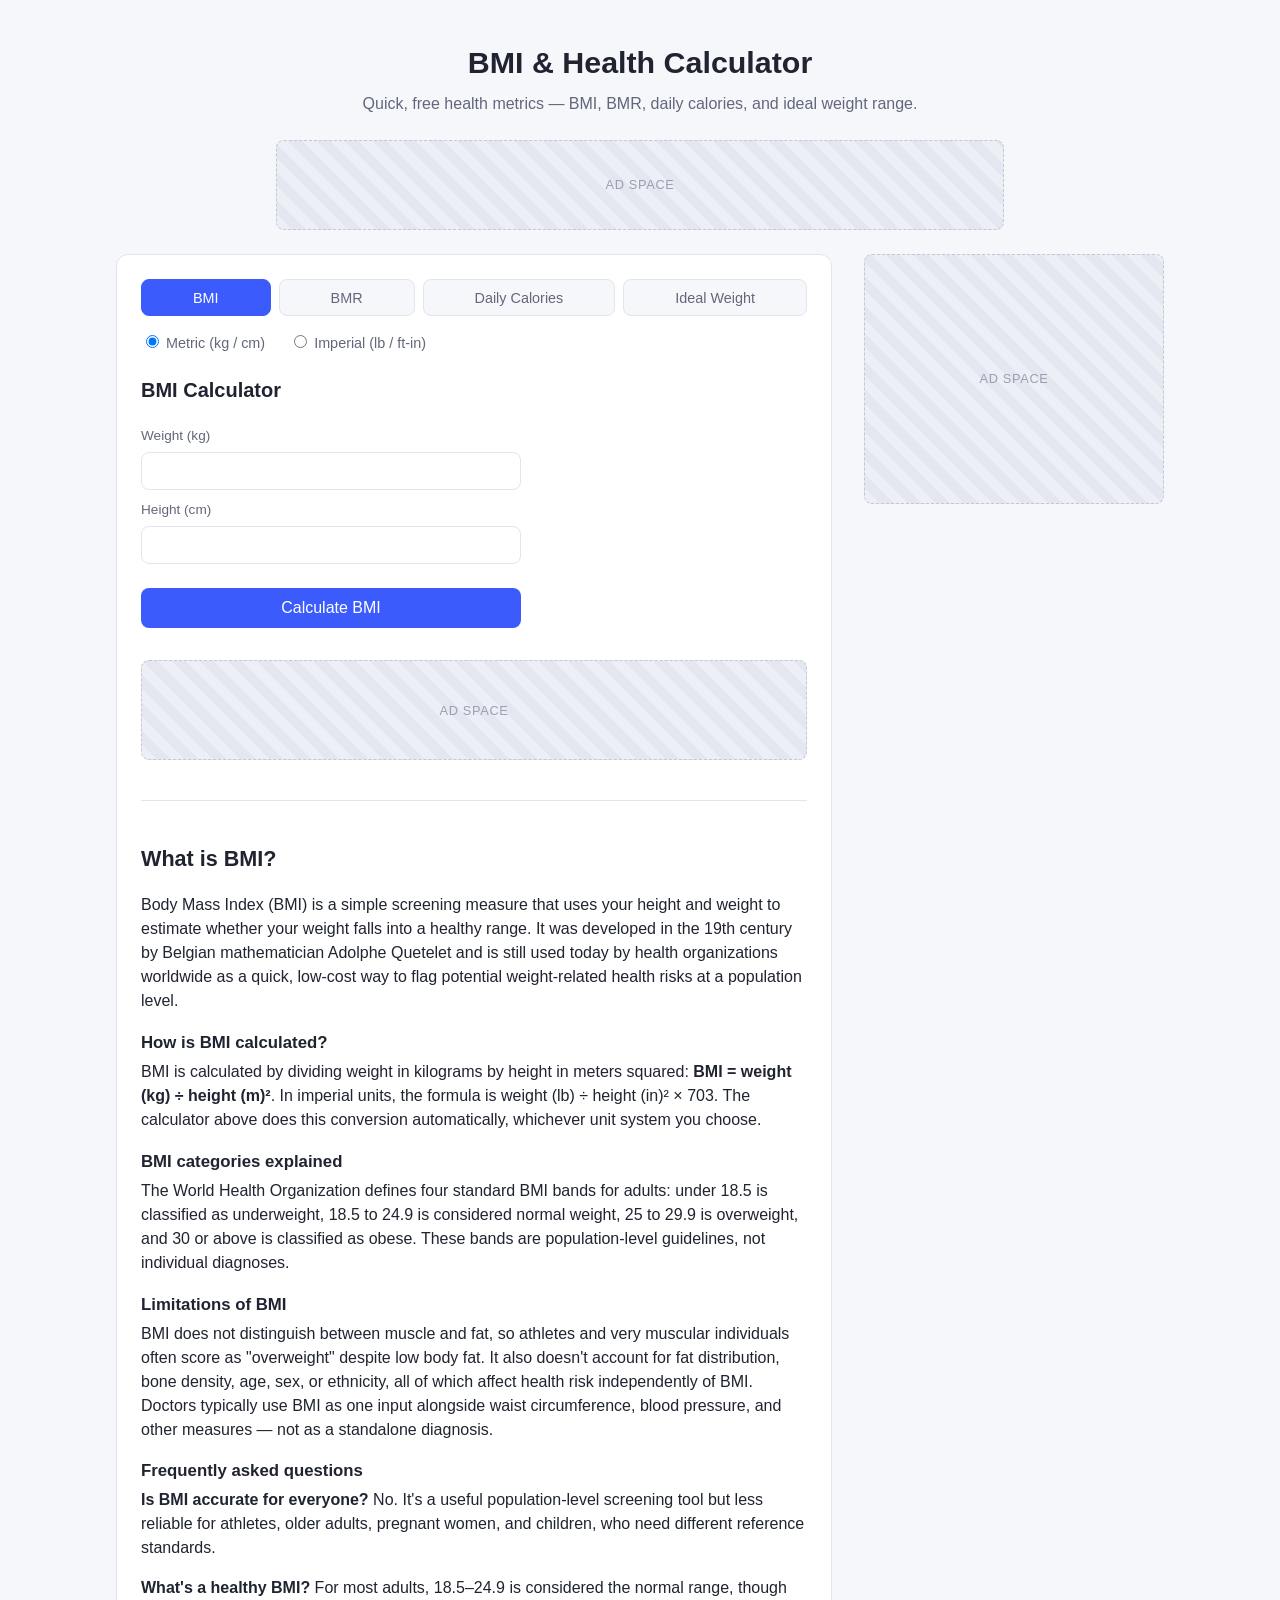
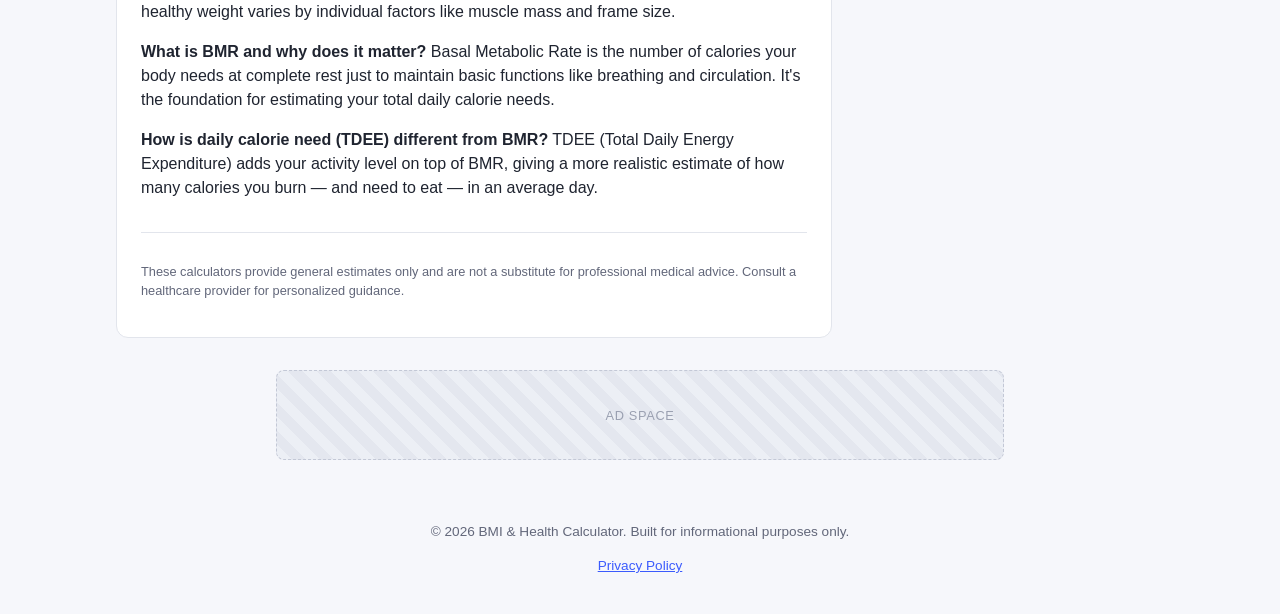
==== index.html @ 6ea2777f "inital commit" ====
<!DOCTYPE html>
<html lang="en">
<head>
<meta charset="UTF-8">
<meta name="viewport" content="width=device-width, initial-scale=1.0">
<title>BMI Calculator — Free BMI, BMR & Calorie Calculator</title>
<meta name="description" content="Free, fast BMI calculator with BMR, daily calorie needs, and ideal weight range estimates. Metric and imperial units supported.">
<link rel="stylesheet" href="style.css">

<!--
  ============================================================
  AD SLOT: HEAD (AdSense auto ads script goes here once approved)
  Replace ca-pub-XXXXXXXXXXXXXXXX with your real AdSense publisher ID.
  Leave this commented out until your AdSense account is approved —
  an invalid/placeholder ID can flag your site during review.

  <script async src="https://pagead2.googlesyndication.com/pagead/js/adsbygoogle.js?client=ca-pub-XXXXXXXXXXXXXXXX" crossorigin="anonymous"></script>
  ============================================================
-->
</head>
<body>

<header class="site-header">
  <h1>BMI &amp; Health Calculator</h1>
  <p class="tagline">Quick, free health metrics — BMI, BMR, daily calories, and ideal weight range.</p>
</header>

<!-- AD SLOT: TOP BANNER -->
<div class="ad-slot ad-slot--top" id="ad-top" aria-label="advertisement">
  <span class="ad-placeholder-label">Ad space</span>
</div>

<main class="layout">

  <div class="calculator-column">

    <nav class="tabs" role="tablist">
      <button class="tab-btn active" data-tab="bmi" role="tab" aria-selected="true">BMI</button>
      <button class="tab-btn" data-tab="bmr" role="tab" aria-selected="false">BMR</button>
      <button class="tab-btn" data-tab="calories" role="tab" aria-selected="false">Daily Calories</button>
      <button class="tab-btn" data-tab="ideal" role="tab" aria-selected="false">Ideal Weight</button>
    </nav>

    <section class="unit-toggle">
      <label><input type="radio" name="units" value="metric" checked> Metric (kg / cm)</label>
      <label><input type="radio" name="units" value="imperial"> Imperial (lb / ft-in)</label>
    </section>

    <!-- BMI TAB -->
    <section class="tab-panel active" id="panel-bmi">
      <h2>BMI Calculator</h2>
      <form id="bmi-form" class="calc-form">
        <div class="field-group metric-fields">
          <label for="bmi-weight-kg">Weight (kg)</label>
          <input type="number" id="bmi-weight-kg" min="1" step="0.1" required>
          <label for="bmi-height-cm">Height (cm)</label>
          <input type="number" id="bmi-height-cm" min="1" step="0.1" required>
        </div>
        <div class="field-group imperial-fields hidden">
          <label for="bmi-weight-lb">Weight (lb)</label>
          <input type="number" id="bmi-weight-lb" min="1" step="0.1">
          <label for="bmi-height-ft">Height (ft)</label>
          <input type="number" id="bmi-height-ft" min="0" step="1">
          <label for="bmi-height-in">Height (in)</label>
          <input type="number" id="bmi-height-in" min="0" max="11" step="0.1">
        </div>
        <button type="submit">Calculate BMI</button>
      </form>
      <div class="result-box" id="bmi-result" hidden>
        <p class="result-value" id="bmi-value"></p>
        <p class="result-category" id="bmi-category"></p>
        <div class="bmi-scale">
          <div class="bmi-scale-bar">
            <span class="seg under">Underweight</span>
            <span class="seg normal">Normal</span>
            <span class="seg over">Overweight</span>
            <span class="seg obese">Obese</span>
          </div>
          <div class="bmi-marker" id="bmi-marker"></div>
        </div>
      </div>
    </section>

    <!-- BMR TAB -->
    <section class="tab-panel" id="panel-bmr">
      <h2>BMR Calculator</h2>
      <p class="panel-hint">Basal Metabolic Rate — calories your body burns at complete rest.</p>
      <form id="bmr-form" class="calc-form">
        <div class="field-group metric-fields">
          <label for="bmr-weight-kg">Weight (kg)</label>
          <input type="number" id="bmr-weight-kg" min="1" step="0.1" required>
          <label for="bmr-height-cm">Height (cm)</label>
          <input type="number" id="bmr-height-cm" min="1" step="0.1" required>
        </div>
        <div class="field-group imperial-fields hidden">
          <label for="bmr-weight-lb">Weight (lb)</label>
          <input type="number" id="bmr-weight-lb" min="1" step="0.1">
          <label for="bmr-height-ft">Height (ft)</label>
          <input type="number" id="bmr-height-ft" min="0" step="1">
          <label for="bmr-height-in">Height (in)</label>
          <input type="number" id="bmr-height-in" min="0" max="11" step="0.1">
        </div>
        <label for="bmr-age">Age (years)</label>
        <input type="number" id="bmr-age" min="1" max="120" required>
        <label>Sex</label>
        <div class="radio-row">
          <label><input type="radio" name="bmr-sex" value="male" checked> Male</label>
          <label><input type="radio" name="bmr-sex" value="female"> Female</label>
        </div>
        <button type="submit">Calculate BMR</button>
      </form>
      <div class="result-box" id="bmr-result" hidden>
        <p class="result-value" id="bmr-value"></p>
        <p class="result-category">calories/day at complete rest</p>
      </div>
    </section>

    <!-- CALORIES TAB -->
    <section class="tab-panel" id="panel-calories">
      <h2>Daily Calorie Needs</h2>
      <p class="panel-hint">Uses your BMR and activity level to estimate maintenance calories (TDEE).</p>
      <form id="calories-form" class="calc-form">
        <div class="field-group metric-fields">
          <label for="cal-weight-kg">Weight (kg)</label>
          <input type="number" id="cal-weight-kg" min="1" step="0.1" required>
          <label for="cal-height-cm">Height (cm)</label>
          <input type="number" id="cal-height-cm" min="1" step="0.1" required>
        </div>
        <div class="field-group imperial-fields hidden">
          <label for="cal-weight-lb">Weight (lb)</label>
          <input type="number" id="cal-weight-lb" min="1" step="0.1">
          <label for="cal-height-ft">Height (ft)</label>
          <input type="number" id="cal-height-ft" min="0" step="1">
          <label for="cal-height-in">Height (in)</label>
          <input type="number" id="cal-height-in" min="0" max="11" step="0.1">
        </div>
        <label for="cal-age">Age (years)</label>
        <input type="number" id="cal-age" min="1" max="120" required>
        <label>Sex</label>
        <div class="radio-row">
          <label><input type="radio" name="cal-sex" value="male" checked> Male</label>
          <label><input type="radio" name="cal-sex" value="female"> Female</label>
        </div>
        <label for="cal-activity">Activity level</label>
        <select id="cal-activity">
          <option value="1.2">Sedentary (little/no exercise)</option>
          <option value="1.375">Light (exercise 1-3 days/week)</option>
          <option value="1.55" selected>Moderate (exercise 3-5 days/week)</option>
          <option value="1.725">Active (exercise 6-7 days/week)</option>
          <option value="1.9">Very active (hard exercise, physical job)</option>
        </select>
        <button type="submit">Calculate Calories</button>
      </form>
      <div class="result-box" id="calories-result" hidden>
        <p class="result-value" id="calories-value"></p>
        <p class="result-category">estimated calories/day to maintain weight</p>
        <div class="cal-breakdown" id="calories-breakdown"></div>
      </div>
    </section>

    <!-- IDEAL WEIGHT TAB -->
    <section class="tab-panel" id="panel-ideal">
      <h2>Ideal Weight Range</h2>
      <p class="panel-hint">Healthy weight range based on the BMI 18.5–24.9 band for your height.</p>
      <form id="ideal-form" class="calc-form">
        <div class="field-group metric-fields">
          <label for="ideal-height-cm">Height (cm)</label>
          <input type="number" id="ideal-height-cm" min="1" step="0.1" required>
        </div>
        <div class="field-group imperial-fields hidden">
          <label for="ideal-height-ft">Height (ft)</label>
          <input type="number" id="ideal-height-ft" min="0" step="1">
          <label for="ideal-height-in">Height (in)</label>
          <input type="number" id="ideal-height-in" min="0" max="11" step="0.1">
        </div>
        <button type="submit">Calculate Ideal Weight</button>
      </form>
      <div class="result-box" id="ideal-result" hidden>
        <p class="result-value" id="ideal-value"></p>
        <p class="result-category">healthy weight range for your height</p>
      </div>
    </section>

    <!-- AD SLOT: IN-CONTENT -->
    <div class="ad-slot ad-slot--in-content" id="ad-in-content" aria-label="advertisement">
      <span class="ad-placeholder-label">Ad space</span>
    </div>

    <article class="article">
      <h2>What is BMI?</h2>
      <p>Body Mass Index (BMI) is a simple screening measure that uses your height and weight to estimate whether your weight falls into a healthy range. It was developed in the 19th century by Belgian mathematician Adolphe Quetelet and is still used today by health organizations worldwide as a quick, low-cost way to flag potential weight-related health risks at a population level.</p>

      <h3>How is BMI calculated?</h3>
      <p>BMI is calculated by dividing weight in kilograms by height in meters squared: <strong>BMI = weight (kg) ÷ height (m)²</strong>. In imperial units, the formula is weight (lb) ÷ height (in)² × 703. The calculator above does this conversion automatically, whichever unit system you choose.</p>

      <h3>BMI categories explained</h3>
      <p>The World Health Organization defines four standard BMI bands for adults: under 18.5 is classified as underweight, 18.5 to 24.9 is considered normal weight, 25 to 29.9 is overweight, and 30 or above is classified as obese. These bands are population-level guidelines, not individual diagnoses.</p>

      <h3>Limitations of BMI</h3>
      <p>BMI does not distinguish between muscle and fat, so athletes and very muscular individuals often score as "overweight" despite low body fat. It also doesn't account for fat distribution, bone density, age, sex, or ethnicity, all of which affect health risk independently of BMI. Doctors typically use BMI as one input alongside waist circumference, blood pressure, and other measures — not as a standalone diagnosis.</p>

      <h3>Frequently asked questions</h3>
      <p><strong>Is BMI accurate for everyone?</strong> No. It's a useful population-level screening tool but less reliable for athletes, older adults, pregnant women, and children, who need different reference standards.</p>
      <p><strong>What's a healthy BMI?</strong> For most adults, 18.5–24.9 is considered the normal range, though healthy weight varies by individual factors like muscle mass and frame size.</p>
      <p><strong>What is BMR and why does it matter?</strong> Basal Metabolic Rate is the number of calories your body needs at complete rest just to maintain basic functions like breathing and circulation. It's the foundation for estimating your total daily calorie needs.</p>
      <p><strong>How is daily calorie need (TDEE) different from BMR?</strong> TDEE (Total Daily Energy Expenditure) adds your activity level on top of BMR, giving a more realistic estimate of how many calories you burn — and need to eat — in an average day.</p>
    </article>

    <section class="disclaimer">
      <p>These calculators provide general estimates only and are not a substitute for professional medical advice. Consult a healthcare provider for personalized guidance.</p>
    </section>
  </div>

  <aside class="ad-column">
    <!-- AD SLOT: SIDEBAR -->
    <div class="ad-slot ad-slot--sidebar" id="ad-sidebar" aria-label="advertisement">
      <span class="ad-placeholder-label">Ad space</span>
    </div>
  </aside>

</main>

<!-- AD SLOT: BOTTOM BANNER -->
<div class="ad-slot ad-slot--bottom" id="ad-bottom" aria-label="advertisement">
  <span class="ad-placeholder-label">Ad space</span>
</div>

<footer class="site-footer">
  <p>&copy; <span id="year"></span> BMI &amp; Health Calculator. Built for informational purposes only.</p>
  <p><a href="privacy.html">Privacy Policy</a></p>
</footer>

<script src="script.js"></script>
</body>
</html>
---- style.css ----
:root {
  --bg: #f6f7fb;
  --surface: #ffffff;
  --border: #e2e5ec;
  --text: #1f2430;
  --text-muted: #62677a;
  --primary: #3b5bfd;
  --primary-dark: #2c46d1;
  --under: #4d9de0;
  --normal: #2ecc71;
  --over: #f4b942;
  --obese: #e6543a;
  --radius: 12px;
}

* { box-sizing: border-box; }

body {
  margin: 0;
  font-family: -apple-system, BlinkMacSystemFont, "Segoe UI", Roboto, Helvetica, Arial, sans-serif;
  background: var(--bg);
  color: var(--text);
  line-height: 1.5;
}

.site-header {
  text-align: center;
  padding: 2.5rem 1rem 1.5rem;
}

.site-header h1 {
  margin: 0 0 0.4rem;
  font-size: 1.9rem;
}

.tagline {
  color: var(--text-muted);
  margin: 0;
}

/* Ad slots */
.ad-slot {
  background: repeating-linear-gradient(45deg, #eceff5, #eceff5 10px, #e4e7ef 10px, #e4e7ef 20px);
  border: 1px dashed #c3c8d6;
  border-radius: 8px;
  display: flex;
  align-items: center;
  justify-content: center;
  color: #9aa0b1;
  font-size: 0.8rem;
  text-transform: uppercase;
  letter-spacing: 0.05em;
}

.ad-slot--top, .ad-slot--bottom {
  max-width: 728px;
  height: 90px;
  margin: 0 auto 1.5rem;
}

.ad-slot--in-content {
  height: 100px;
  margin: 2rem 0;
}

.ad-slot--sidebar {
  width: 100%;
  min-height: 250px;
  position: sticky;
  top: 1.5rem;
}

.layout {
  max-width: 1080px;
  margin: 0 auto;
  padding: 0 1rem 2rem;
  display: grid;
  grid-template-columns: 1fr 300px;
  gap: 2rem;
}

@media (max-width: 800px) {
  .layout { grid-template-columns: 1fr; }
  .ad-column { order: 3; }
}

.calculator-column {
  background: var(--surface);
  border: 1px solid var(--border);
  border-radius: var(--radius);
  padding: 1.5rem;
}

.tabs {
  display: flex;
  gap: 0.5rem;
  flex-wrap: wrap;
  margin-bottom: 1rem;
}

.tab-btn {
  flex: 1 1 auto;
  padding: 0.6rem 0.8rem;
  border: 1px solid var(--border);
  background: var(--bg);
  border-radius: 8px;
  cursor: pointer;
  font-size: 0.9rem;
  color: var(--text-muted);
}

.tab-btn.active {
  background: var(--primary);
  border-color: var(--primary);
  color: #fff;
}

.unit-toggle {
  display: flex;
  gap: 1.5rem;
  margin-bottom: 1.25rem;
  font-size: 0.9rem;
  color: var(--text-muted);
}

.tab-panel { display: none; }
.tab-panel.active { display: block; }

.tab-panel h2 {
  margin-top: 0;
  font-size: 1.25rem;
}

.panel-hint {
  color: var(--text-muted);
  font-size: 0.9rem;
  margin-top: -0.5rem;
}

.calc-form {
  display: flex;
  flex-direction: column;
  gap: 0.5rem;
  max-width: 380px;
}

.field-group {
  display: flex;
  flex-direction: column;
  gap: 0.35rem;
}

.field-group.hidden { display: none; }

.calc-form label {
  font-size: 0.85rem;
  color: var(--text-muted);
  margin-top: 0.3rem;
}

.calc-form input, .calc-form select {
  padding: 0.55rem 0.7rem;
  border: 1px solid var(--border);
  border-radius: 8px;
  font-size: 1rem;
}

.radio-row {
  display: flex;
  gap: 1.25rem;
  font-size: 0.9rem;
  color: var(--text);
}

.calc-form button {
  margin-top: 1rem;
  padding: 0.7rem 1rem;
  border: none;
  border-radius: 8px;
  background: var(--primary);
  color: #fff;
  font-size: 1rem;
  cursor: pointer;
}

.calc-form button:hover { background: var(--primary-dark); }

.result-box {
  margin-top: 1.5rem;
  padding: 1.25rem;
  background: var(--bg);
  border-radius: var(--radius);
  border: 1px solid var(--border);
}

.result-value {
  font-size: 1.8rem;
  font-weight: 700;
  margin: 0 0 0.25rem;
}

.result-category {
  margin: 0;
  color: var(--text-muted);
  font-weight: 600;
}

.cal-breakdown {
  margin-top: 0.75rem;
  font-size: 0.9rem;
  color: var(--text-muted);
}

.bmi-scale {
  margin-top: 1rem;
  position: relative;
}

.bmi-scale-bar {
  display: flex;
  height: 12px;
  border-radius: 6px;
  overflow: hidden;
}

.seg { flex: 1; }
.seg.under { background: var(--under); }
.seg.normal { background: var(--normal); }
.seg.over { background: var(--over); }
.seg.obese { background: var(--obese); }

.bmi-marker {
  position: absolute;
  top: -6px;
  width: 2px;
  height: 24px;
  background: var(--text);
  transform: translateX(-1px);
}

.article {
  margin-top: 2.5rem;
  border-top: 1px solid var(--border);
  padding-top: 1.5rem;
}

.article h2 {
  font-size: 1.35rem;
}

.article h3 {
  font-size: 1.05rem;
  margin-bottom: 0.3rem;
}

.article p {
  color: var(--text);
  margin-top: 0;
}

.site-footer a {
  color: var(--primary);
}

.disclaimer {
  margin-top: 2rem;
  font-size: 0.8rem;
  color: var(--text-muted);
  border-top: 1px solid var(--border);
  padding-top: 1rem;
}

.site-footer {
  text-align: center;
  padding: 1.5rem 1rem;
  color: var(--text-muted);
  font-size: 0.85rem;
}
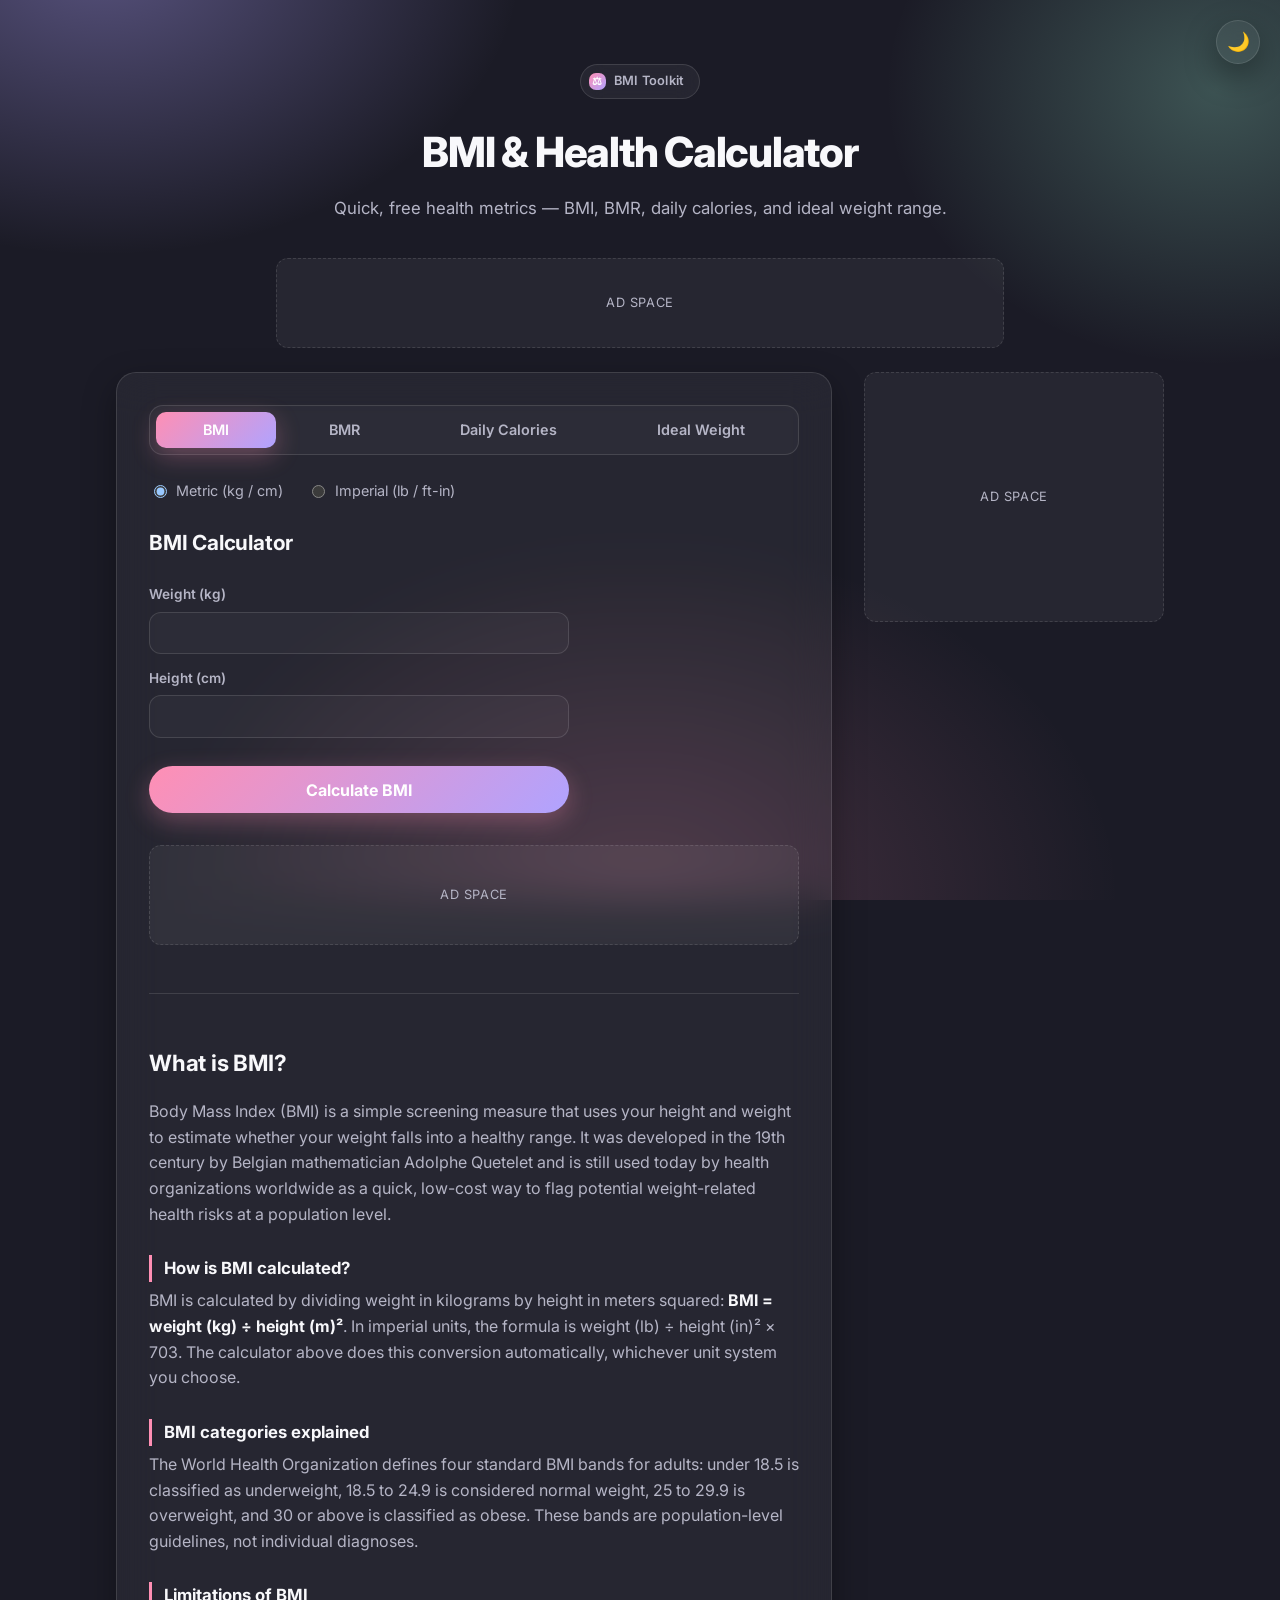
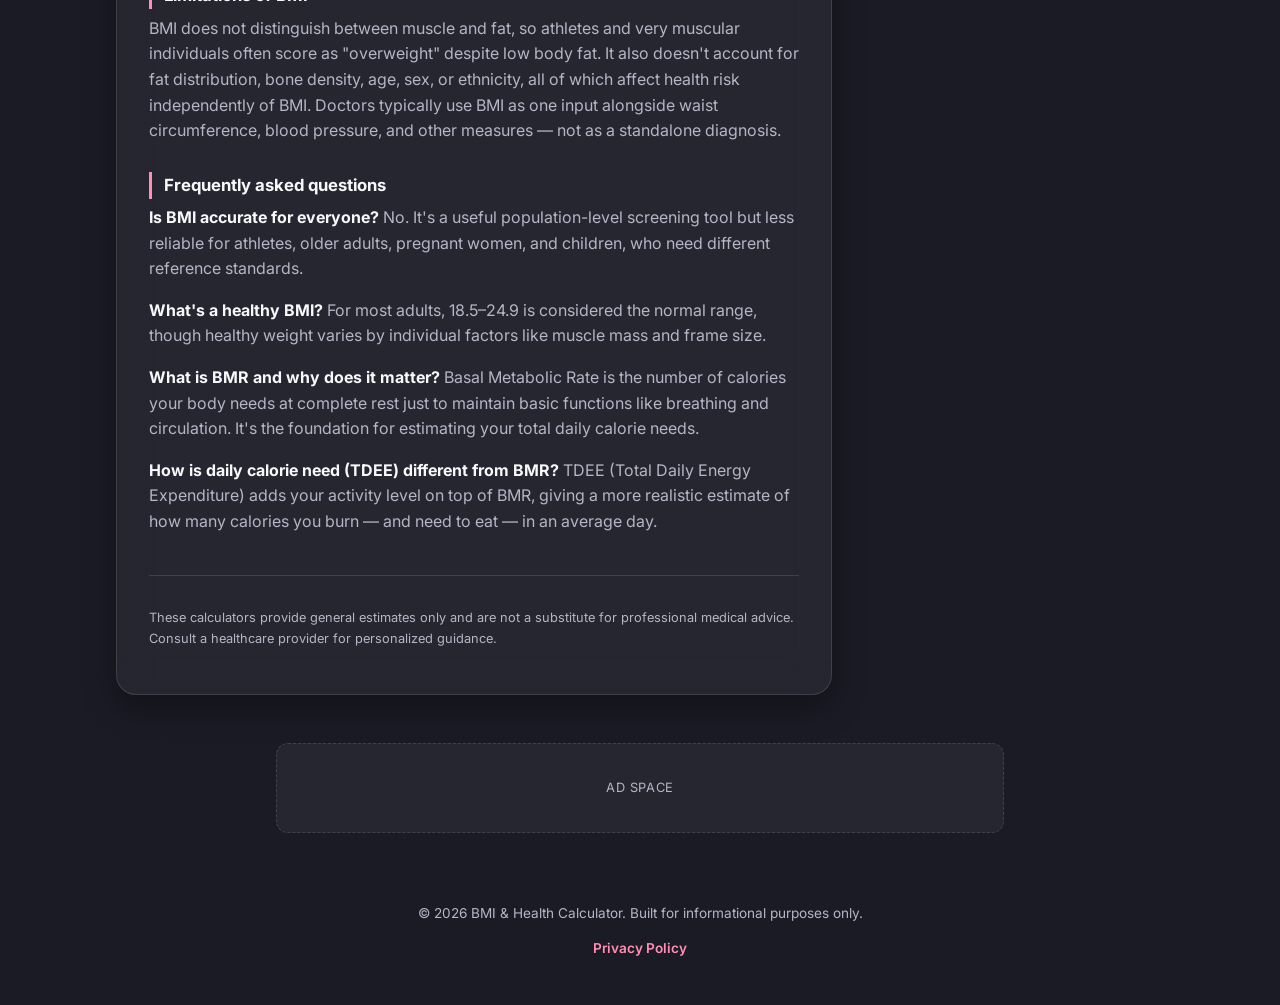
==== commit 298d0f19: "light and dark mode added ui changed" ====
--- a/index.html
+++ b/index.html
@@ -1,11 +1,22 @@
 <!DOCTYPE html>
 <html lang="en">
 <head>
+  <script async src="https://pagead2.googlesyndication.com/pagead/js/adsbygoogle.js?client=ca-pub-2175078605547521"
+    crossorigin="anonymous"></script>
 <meta charset="UTF-8">
+<script>
+  if (localStorage.getItem('bmi-theme') === 'light') {
+    document.documentElement.setAttribute('data-theme', 'light');
+  }
+</script>
 <meta name="viewport" content="width=device-width, initial-scale=1.0">
 <title>BMI Calculator — Free BMI, BMR & Calorie Calculator</title>
 <meta name="description" content="Free, fast BMI calculator with BMR, daily calorie needs, and ideal weight range estimates. Metric and imperial units supported.">
+<link rel="preconnect" href="https://fonts.googleapis.com">
+<link rel="preconnect" href="https://fonts.gstatic.com" crossorigin>
+<link href="https://fonts.googleapis.com/css2?family=Inter:wght@400;500;600;700;800&display=swap" rel="stylesheet">
 <link rel="stylesheet" href="style.css">
+<link rel="icon" type="image/jpeg" href="favicon.jpg">
 
 <!--
   ============================================================
@@ -20,7 +31,10 @@
 </head>
 <body>
 
+<button id="theme-toggle" class="theme-toggle" type="button" aria-label="Switch to light mode" title="Switch to light mode">🌙</button>
+
 <header class="site-header">
+  <div class="brand-chip"><span class="brand-mark">⚖</span> BMI Toolkit</div>
   <h1>BMI &amp; Health Calculator</h1>
   <p class="tagline">Quick, free health metrics — BMI, BMR, daily calories, and ideal weight range.</p>
 </header>
@@ -230,6 +244,7 @@
   <p><a href="privacy.html">Privacy Policy</a></p>
 </footer>
 
+<script src="theme.js"></script>
 <script src="script.js"></script>
 </body>
 </html>
--- a/style.css
+++ b/style.css
@@ -1,52 +1,127 @@
 :root {
-  --bg: #f6f7fb;
-  --surface: #ffffff;
-  --border: #e2e5ec;
-  --text: #1f2430;
-  --text-muted: #62677a;
-  --primary: #3b5bfd;
-  --primary-dark: #2c46d1;
-  --under: #4d9de0;
-  --normal: #2ecc71;
-  --over: #f4b942;
-  --obese: #e6543a;
-  --radius: 12px;
+  --bg: #1b1b26;
+  --surface: rgba(255, 255, 255, 0.05);
+  --surface-solid: #22222f;
+  --border: rgba(255, 255, 255, 0.12);
+  --border-hover: rgba(255, 255, 255, 0.2);
+  --field-bg: rgba(255, 255, 255, 0.03);
+  --text: #f8f8fb;
+  --text-muted: #b5b5c6;
+  --pink: #ff8fb4;
+  --purple: #b0a3ff;
+  --mint: #9df3d4;
+  --blue: #9ad8ff;
+  --primary-grad: linear-gradient(135deg, var(--pink), var(--purple));
+  --mint-grad: linear-gradient(135deg, var(--mint), var(--blue));
+  --under: #8ec4fb;
+  --normal: #4ade9d;
+  --over: #fcd374;
+  --obese: #ff96a8;
+  --radius: 20px;
+  --radius-sm: 12px;
+  --shadow-md: 0 12px 32px rgba(0, 0, 0, 0.35);
+  --shadow-lg: 0 20px 60px rgba(0, 0, 0, 0.45);
+  --glow-pink: 0 8px 24px rgba(255, 143, 180, 0.3);
+  --blob-1: rgba(176, 163, 255, 0.4);
+  --blob-2: rgba(157, 243, 212, 0.26);
+  --blob-3: rgba(255, 143, 180, 0.2);
+  color-scheme: dark;
+}
+
+:root[data-theme="light"] {
+  --bg: #f4f3fb;
+  --surface: rgba(30, 25, 60, 0.045);
+  --surface-solid: #ffffff;
+  --border: rgba(30, 25, 60, 0.12);
+  --border-hover: rgba(30, 25, 60, 0.25);
+  --field-bg: rgba(30, 25, 60, 0.035);
+  --text: #1c1c26;
+  --text-muted: #63637a;
+  --shadow-md: 0 12px 32px rgba(40, 30, 80, 0.1);
+  --shadow-lg: 0 20px 60px rgba(40, 30, 80, 0.14);
+  --glow-pink: 0 8px 24px rgba(255, 92, 168, 0.22);
+  --blob-1: rgba(176, 163, 255, 0.3);
+  --blob-2: rgba(157, 243, 212, 0.22);
+  --blob-3: rgba(255, 143, 180, 0.18);
+  color-scheme: light;
 }
 
 * { box-sizing: border-box; }
+
+a { color: var(--pink); }
+a:hover { color: var(--purple); }
 
 body {
   margin: 0;
-  font-family: -apple-system, BlinkMacSystemFont, "Segoe UI", Roboto, Helvetica, Arial, sans-serif;
-  background: var(--bg);
-  color: var(--text);
-  line-height: 1.5;
+  font-family: "Inter", -apple-system, BlinkMacSystemFont, "Segoe UI", Roboto, Helvetica, Arial, sans-serif;
+  background:
+    radial-gradient(700px 500px at 8% -5%, var(--blob-1), transparent 60%),
+    radial-gradient(600px 500px at 95% 10%, var(--blob-2), transparent 55%),
+    radial-gradient(800px 600px at 50% 100%, var(--blob-3), transparent 60%),
+    var(--bg);
+  background-attachment: fixed;
+  color: var(--text);
+  line-height: 1.6;
+  -webkit-font-smoothing: antialiased;
+  transition: background-color 0.3s ease, color 0.3s ease;
 }
 
 .site-header {
   text-align: center;
-  padding: 2.5rem 1rem 1.5rem;
+  padding: 4rem 1rem 2.25rem;
+}
+
+.brand-chip {
+  display: inline-flex;
+  align-items: center;
+  gap: 0.5rem;
+  background: var(--surface);
+  border: 1px solid var(--border);
+  padding: 0.4rem 0.9rem 0.4rem 0.5rem;
+  border-radius: 999px;
+  font-size: 0.8rem;
+  font-weight: 600;
+  color: var(--text-muted);
+  letter-spacing: 0.02em;
+  margin-bottom: 1.25rem;
+  backdrop-filter: blur(12px);
+}
+
+.brand-mark {
+  display: inline-flex;
+  align-items: center;
+  justify-content: center;
+  width: 1.5em;
+  height: 1.5em;
+  border-radius: 7px;
+  background: var(--primary-grad);
+  color: #fff;
+  font-size: 0.85em;
 }
 
 .site-header h1 {
-  margin: 0 0 0.4rem;
-  font-size: 1.9rem;
+  margin: 0 0 0.6rem;
+  font-size: clamp(1.9rem, 4.5vw, 2.6rem);
+  font-weight: 800;
+  letter-spacing: -0.03em;
+  color: var(--text);
 }
 
 .tagline {
   color: var(--text-muted);
   margin: 0;
+  font-size: 1.05rem;
 }
 
 /* Ad slots */
 .ad-slot {
-  background: repeating-linear-gradient(45deg, #eceff5, #eceff5 10px, #e4e7ef 10px, #e4e7ef 20px);
-  border: 1px dashed #c3c8d6;
-  border-radius: 8px;
+  background: var(--surface);
+  border: 1px dashed var(--border);
+  border-radius: var(--radius-sm);
   display: flex;
   align-items: center;
   justify-content: center;
-  color: #9aa0b1;
+  color: var(--text-muted);
   font-size: 0.8rem;
   text-transform: uppercase;
   letter-spacing: 0.05em;
@@ -73,7 +148,7 @@
 .layout {
   max-width: 1080px;
   margin: 0 auto;
-  padding: 0 1rem 2rem;
+  padding: 0 1rem 3rem;
   display: grid;
   grid-template-columns: 1fr 300px;
   gap: 2rem;
@@ -88,60 +163,90 @@
   background: var(--surface);
   border: 1px solid var(--border);
   border-radius: var(--radius);
-  padding: 1.5rem;
+  padding: 2rem;
+  box-shadow: var(--shadow-md);
+  backdrop-filter: blur(20px);
 }
 
 .tabs {
   display: flex;
-  gap: 0.5rem;
+  gap: 0.4rem;
   flex-wrap: wrap;
-  margin-bottom: 1rem;
+  margin-bottom: 1.5rem;
+  background: var(--field-bg);
+  padding: 0.35rem;
+  border-radius: 14px;
+  border: 1px solid var(--border);
 }
 
 .tab-btn {
   flex: 1 1 auto;
   padding: 0.6rem 0.8rem;
-  border: 1px solid var(--border);
-  background: var(--bg);
-  border-radius: 8px;
+  border: none;
+  background: transparent;
+  border-radius: 10px;
   cursor: pointer;
+  font-family: inherit;
   font-size: 0.9rem;
-  color: var(--text-muted);
-}
+  font-weight: 600;
+  color: var(--text-muted);
+  transition: background-color 0.2s ease, color 0.2s ease, box-shadow 0.2s ease;
+}
+
+.tab-btn:hover { color: var(--text); }
 
 .tab-btn.active {
-  background: var(--primary);
-  border-color: var(--primary);
+  background: var(--primary-grad);
   color: #fff;
+  box-shadow: var(--glow-pink);
 }
 
 .unit-toggle {
   display: flex;
   gap: 1.5rem;
-  margin-bottom: 1.25rem;
+  margin-bottom: 1.5rem;
   font-size: 0.9rem;
   color: var(--text-muted);
 }
 
-.tab-panel { display: none; }
+.unit-toggle label {
+  display: flex;
+  align-items: center;
+  gap: 0.4rem;
+  cursor: pointer;
+}
+
+.tab-panel {
+  display: none;
+  animation: fade-in 0.25s ease;
+}
 .tab-panel.active { display: block; }
+
+@keyframes fade-in {
+  from { opacity: 0; transform: translateY(4px); }
+  to { opacity: 1; transform: translateY(0); }
+}
 
 .tab-panel h2 {
   margin-top: 0;
-  font-size: 1.25rem;
+  font-size: 1.3rem;
+  font-weight: 700;
+  letter-spacing: -0.01em;
+  color: var(--text);
 }
 
 .panel-hint {
   color: var(--text-muted);
   font-size: 0.9rem;
-  margin-top: -0.5rem;
+  margin-top: -0.6rem;
+  margin-bottom: 1.25rem;
 }
 
 .calc-form {
   display: flex;
   flex-direction: column;
   gap: 0.5rem;
-  max-width: 380px;
+  max-width: 420px;
 }
 
 .field-group {
@@ -154,15 +259,38 @@
 
 .calc-form label {
   font-size: 0.85rem;
-  color: var(--text-muted);
-  margin-top: 0.3rem;
+  font-weight: 600;
+  color: var(--text-muted);
+  margin-top: 0.5rem;
 }
 
 .calc-form input, .calc-form select {
-  padding: 0.55rem 0.7rem;
-  border: 1px solid var(--border);
-  border-radius: 8px;
+  padding: 0.65rem 0.85rem;
+  border: 1.5px solid var(--border);
+  border-radius: var(--radius-sm);
   font-size: 1rem;
+  font-family: inherit;
+  color: var(--text);
+  background: var(--field-bg);
+  transition: border-color 0.15s ease, box-shadow 0.15s ease, background-color 0.3s ease;
+  accent-color: var(--pink);
+}
+
+.calc-form input::placeholder { color: var(--text-muted); }
+
+.calc-form input:hover, .calc-form select:hover {
+  border-color: var(--border-hover);
+}
+
+.calc-form input:focus, .calc-form select:focus {
+  outline: none;
+  border-color: var(--pink);
+  box-shadow: 0 0 0 3px rgba(255, 143, 180, 0.25);
+}
+
+.calc-form select option {
+  background: var(--surface-solid);
+  color: var(--text);
 }
 
 .radio-row {
@@ -172,58 +300,88 @@
   color: var(--text);
 }
 
+.radio-row label {
+  display: flex;
+  align-items: center;
+  gap: 0.4rem;
+  cursor: pointer;
+  font-weight: 400;
+  color: var(--text);
+}
+
 .calc-form button {
-  margin-top: 1rem;
-  padding: 0.7rem 1rem;
+  margin-top: 1.25rem;
+  padding: 0.85rem 1rem;
   border: none;
-  border-radius: 8px;
-  background: var(--primary);
+  border-radius: 999px;
+  background: var(--primary-grad);
   color: #fff;
   font-size: 1rem;
+  font-weight: 700;
+  font-family: inherit;
   cursor: pointer;
-}
-
-.calc-form button:hover { background: var(--primary-dark); }
+  box-shadow: var(--glow-pink);
+  transition: transform 0.15s ease, box-shadow 0.15s ease;
+}
+
+.calc-form button:hover {
+  transform: translateY(-1px);
+  box-shadow: 0 10px 28px rgba(255, 143, 180, 0.4);
+}
+
+.calc-form button:active {
+  transform: translateY(0);
+}
 
 .result-box {
-  margin-top: 1.5rem;
-  padding: 1.25rem;
-  background: var(--bg);
+  margin-top: 1.75rem;
+  padding: 1.5rem;
+  background: var(--mint-grad);
   border-radius: var(--radius);
-  border: 1px solid var(--border);
+  border: 1px solid rgba(255, 255, 255, 0.15);
+  box-shadow: 0 12px 32px rgba(157, 243, 212, 0.25);
+  animation: fade-in 0.3s ease;
+  color: #0a0a12;
 }
 
 .result-value {
-  font-size: 1.8rem;
-  font-weight: 700;
+  font-size: 2rem;
+  font-weight: 800;
+  letter-spacing: -0.02em;
   margin: 0 0 0.25rem;
+  color: #0a0a12;
 }
 
 .result-category {
   margin: 0;
-  color: var(--text-muted);
-  font-weight: 600;
+  color: rgba(10, 10, 18, 0.7);
+  font-weight: 700;
 }
 
 .cal-breakdown {
-  margin-top: 0.75rem;
+  margin-top: 0.9rem;
+  padding-top: 0.9rem;
+  border-top: 1px solid rgba(10, 10, 18, 0.15);
   font-size: 0.9rem;
-  color: var(--text-muted);
+  color: rgba(10, 10, 18, 0.75);
+  line-height: 1.8;
 }
 
 .bmi-scale {
-  margin-top: 1rem;
+  margin-top: 1.25rem;
   position: relative;
+  height: fit-content;
 }
 
 .bmi-scale-bar {
   display: flex;
-  height: 12px;
-  border-radius: 6px;
+  height: 10px;
+  border-radius: 999px;
   overflow: hidden;
-}
-
-.seg { flex: 1; }
+  box-shadow: inset 0 0 0 1px rgba(10, 10, 18, 0.1);
+}
+
+.seg { flex: 1; font-size: 0; }
 .seg.under { background: var(--under); }
 .seg.normal { background: var(--normal); }
 .seg.over { background: var(--over); }
@@ -231,48 +389,104 @@
 
 .bmi-marker {
   position: absolute;
-  top: -6px;
-  width: 2px;
-  height: 24px;
-  background: var(--text);
+  top: -5px;
+  width: 3px;
+  height: 20px;
+  border-radius: 2px;
+  background: #0a0a12;
+  box-shadow: 0 0 0 3px #fff, 0 2px 6px rgba(0, 0, 0, 0.3);
   transform: translateX(-1px);
+  transition: left 0.3s ease;
 }
 
 .article {
-  margin-top: 2.5rem;
+  margin-top: 3rem;
   border-top: 1px solid var(--border);
-  padding-top: 1.5rem;
+  padding-top: 2rem;
 }
 
 .article h2 {
-  font-size: 1.35rem;
+  font-size: 1.4rem;
+  font-weight: 700;
+  letter-spacing: -0.01em;
+  color: var(--text);
 }
 
 .article h3 {
   font-size: 1.05rem;
-  margin-bottom: 0.3rem;
+  font-weight: 700;
+  margin-bottom: 0.4rem;
+  margin-top: 1.75rem;
+  padding-left: 0.75rem;
+  border-left: 3px solid var(--pink);
+  color: var(--text);
 }
 
 .article p {
-  color: var(--text);
+  color: var(--text-muted);
   margin-top: 0;
 }
 
+.article strong { color: var(--text); }
+
 .site-footer a {
-  color: var(--primary);
-}
+  color: var(--pink);
+  font-weight: 600;
+  text-decoration: none;
+}
+
+.site-footer a:hover { text-decoration: underline; }
 
 .disclaimer {
-  margin-top: 2rem;
+  margin-top: 2.5rem;
   font-size: 0.8rem;
   color: var(--text-muted);
   border-top: 1px solid var(--border);
-  padding-top: 1rem;
+  padding-top: 1.25rem;
 }
 
 .site-footer {
   text-align: center;
-  padding: 1.5rem 1rem;
+  padding: 2rem 1rem;
   color: var(--text-muted);
   font-size: 0.85rem;
 }
+
+.theme-toggle {
+  position: fixed;
+  top: 1.25rem;
+  right: 1.25rem;
+  z-index: 50;
+  width: 44px;
+  height: 44px;
+  border-radius: 50%;
+  border: 1px solid var(--border);
+  background: var(--surface);
+  backdrop-filter: blur(12px);
+  color: var(--text);
+  font-size: 1.15rem;
+  line-height: 1;
+  display: flex;
+  align-items: center;
+  justify-content: center;
+  cursor: pointer;
+  box-shadow: var(--shadow-md);
+  transition: transform 0.15s ease, border-color 0.2s ease, background-color 0.3s ease;
+}
+
+.theme-toggle:hover {
+  transform: translateY(-2px) scale(1.05);
+  border-color: var(--pink);
+}
+
+.theme-toggle:active { transform: translateY(0) scale(0.97); }
+
+@media (max-width: 480px) {
+  .theme-toggle {
+    top: 0.75rem;
+    right: 0.75rem;
+    width: 38px;
+    height: 38px;
+    font-size: 1rem;
+  }
+}
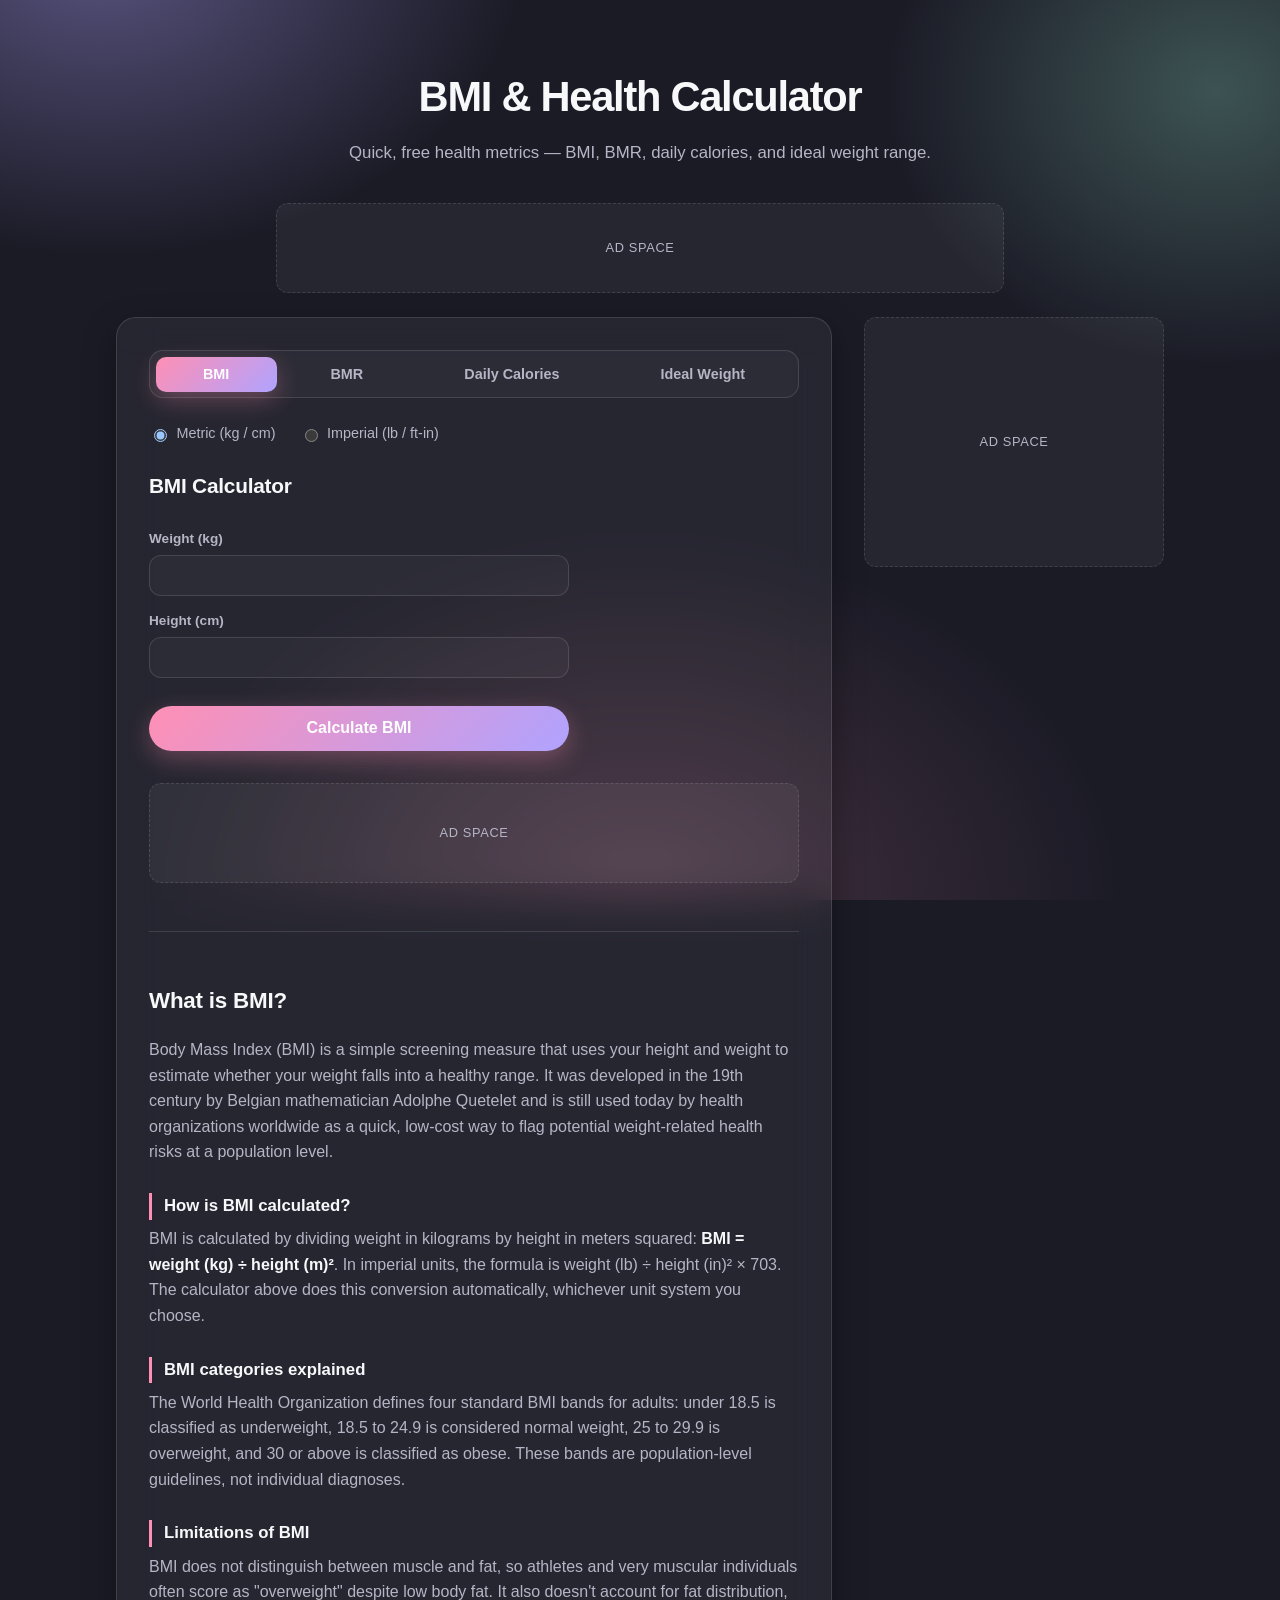
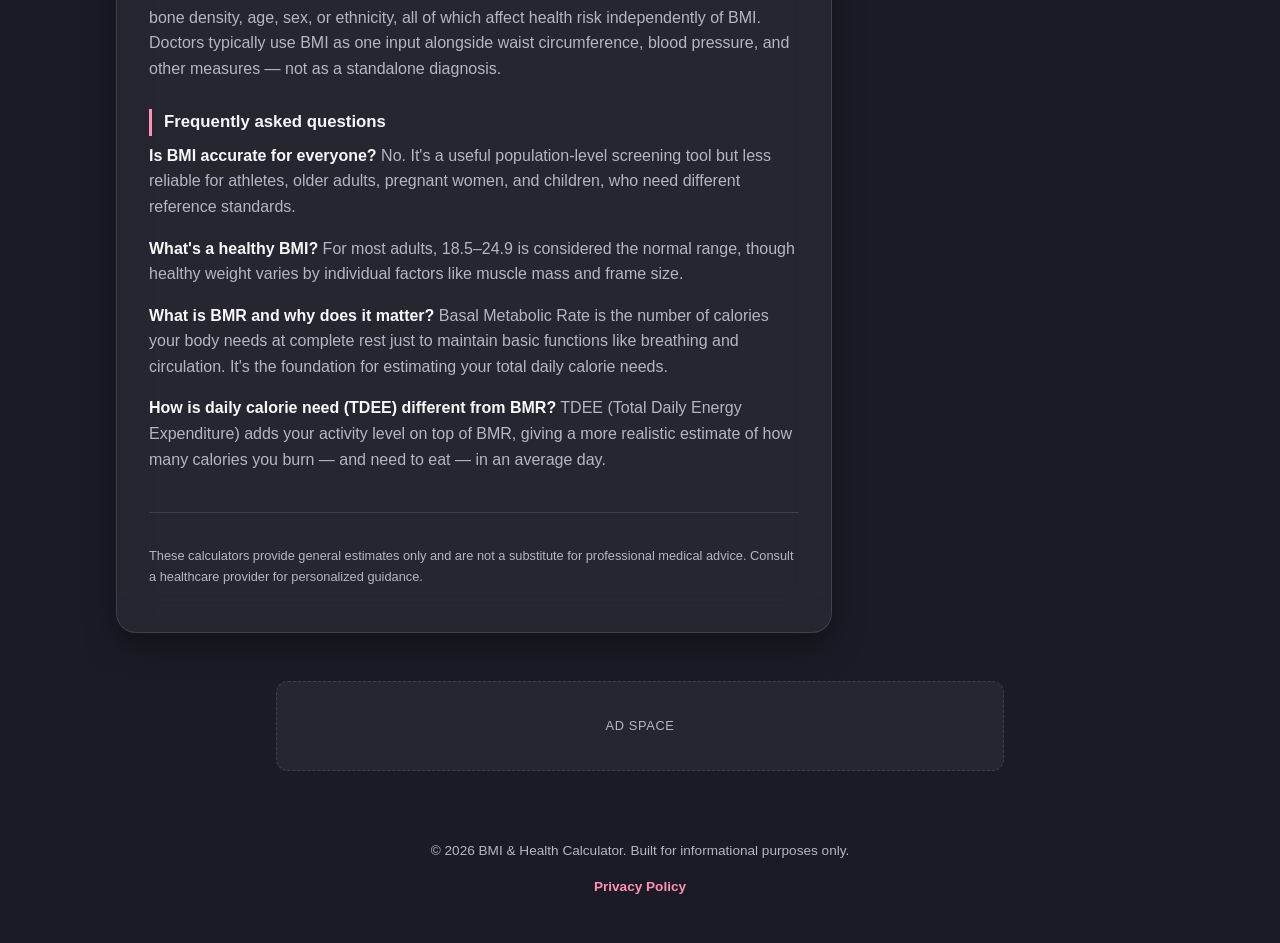
==== commit 02f91207: "added seo" ====
--- a/index.html
+++ b/index.html
@@ -1,22 +1,84 @@
 <!DOCTYPE html>
 <html lang="en">
 <head>
-  <script async src="https://pagead2.googlesyndication.com/pagead/js/adsbygoogle.js?client=ca-pub-2175078605547521"
-    crossorigin="anonymous"></script>
 <meta charset="UTF-8">
-<script>
-  if (localStorage.getItem('bmi-theme') === 'light') {
-    document.documentElement.setAttribute('data-theme', 'light');
-  }
-</script>
 <meta name="viewport" content="width=device-width, initial-scale=1.0">
 <title>BMI Calculator — Free BMI, BMR & Calorie Calculator</title>
 <meta name="description" content="Free, fast BMI calculator with BMR, daily calorie needs, and ideal weight range estimates. Metric and imperial units supported.">
-<link rel="preconnect" href="https://fonts.googleapis.com">
-<link rel="preconnect" href="https://fonts.gstatic.com" crossorigin>
-<link href="https://fonts.googleapis.com/css2?family=Inter:wght@400;500;600;700;800&display=swap" rel="stylesheet">
+<link rel="canonical" href="https://getbmi.pk/">
+
+<!-- Open Graph / social share preview (Facebook, LinkedIn, WhatsApp, etc.) -->
+<meta property="og:type" content="website">
+<meta property="og:url" content="https://getbmi.pk/">
+<meta property="og:title" content="BMI Calculator — Free BMI, BMR & Calorie Calculator">
+<meta property="og:description" content="Free, fast BMI calculator with BMR, daily calorie needs, and ideal weight range estimates. Metric and imperial units supported.">
+<meta property="og:image" content="https://getbmi.pk/og-image.png">
+
+<!-- Twitter/X card preview -->
+<meta name="twitter:card" content="summary_large_image">
+<meta name="twitter:title" content="BMI Calculator — Free BMI, BMR & Calorie Calculator">
+<meta name="twitter:description" content="Free, fast BMI calculator with BMR, daily calorie needs, and ideal weight range estimates.">
+<meta name="twitter:image" content="https://getbmi.pk/og-image.png">
+
 <link rel="stylesheet" href="style.css">
-<link rel="icon" type="image/jpeg" href="favicon.jpg">
+
+<!-- Structured data: helps Google understand this is a free tool + surfaces FAQ rich results -->
+<script type="application/ld+json">
+{
+  "@context": "https://schema.org",
+  "@type": "WebApplication",
+  "name": "GetBMI — BMI, BMR & Calorie Calculator",
+  "url": "https://getbmi.pk/",
+  "applicationCategory": "HealthApplication",
+  "operatingSystem": "Any",
+  "offers": {
+    "@type": "Offer",
+    "price": "0",
+    "priceCurrency": "USD"
+  },
+  "description": "Free BMI, BMR, daily calorie, and ideal weight range calculator. Metric and imperial units supported."
+}
+</script>
+<script type="application/ld+json">
+{
+  "@context": "https://schema.org",
+  "@type": "FAQPage",
+  "mainEntity": [
+    {
+      "@type": "Question",
+      "name": "Is BMI accurate for everyone?",
+      "acceptedAnswer": {
+        "@type": "Answer",
+        "text": "No. It's a useful population-level screening tool but less reliable for athletes, older adults, pregnant women, and children, who need different reference standards."
+      }
+    },
+    {
+      "@type": "Question",
+      "name": "What's a healthy BMI?",
+      "acceptedAnswer": {
+        "@type": "Answer",
+        "text": "For most adults, 18.5–24.9 is considered the normal range, though healthy weight varies by individual factors like muscle mass and frame size."
+      }
+    },
+    {
+      "@type": "Question",
+      "name": "What is BMR and why does it matter?",
+      "acceptedAnswer": {
+        "@type": "Answer",
+        "text": "Basal Metabolic Rate is the number of calories your body needs at complete rest just to maintain basic functions like breathing and circulation. It's the foundation for estimating your total daily calorie needs."
+      }
+    },
+    {
+      "@type": "Question",
+      "name": "How is daily calorie need (TDEE) different from BMR?",
+      "acceptedAnswer": {
+        "@type": "Answer",
+        "text": "TDEE (Total Daily Energy Expenditure) adds your activity level on top of BMR, giving a more realistic estimate of how many calories you burn — and need to eat — in an average day."
+      }
+    }
+  ]
+}
+</script>
 
 <!--
   ============================================================
@@ -31,10 +93,7 @@
 </head>
 <body>
 
-<button id="theme-toggle" class="theme-toggle" type="button" aria-label="Switch to light mode" title="Switch to light mode">🌙</button>
-
 <header class="site-header">
-  <div class="brand-chip"><span class="brand-mark">⚖</span> BMI Toolkit</div>
   <h1>BMI &amp; Health Calculator</h1>
   <p class="tagline">Quick, free health metrics — BMI, BMR, daily calories, and ideal weight range.</p>
 </header>
@@ -244,7 +303,6 @@
   <p><a href="privacy.html">Privacy Policy</a></p>
 </footer>
 
-<script src="theme.js"></script>
 <script src="script.js"></script>
 </body>
 </html>
